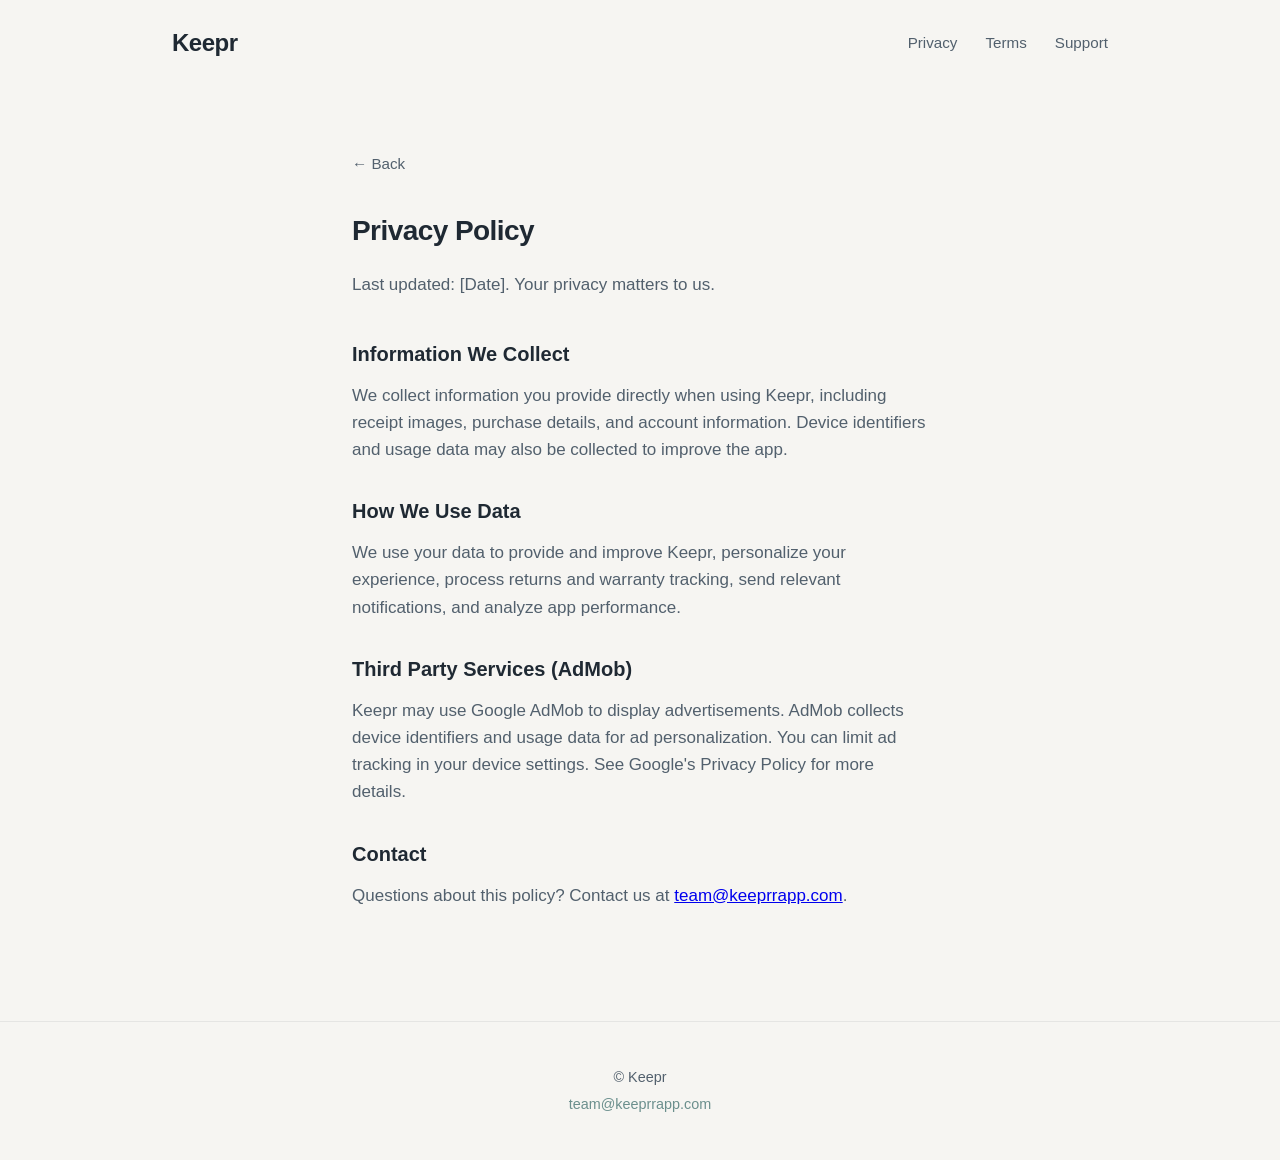
==== privacy.html @ 4927b249 "Add privacy, terms, support pages Co-authored-by: Cursor <cursoragent@cursor.com>" ====
<!DOCTYPE html>
<html lang="en">
<head>
  <meta charset="UTF-8">
  <meta name="viewport" content="width=device-width, initial-scale=1">
  <title>Privacy Policy — Keepr</title>
  <link rel="stylesheet" href="styles.css">
</head>
<body>
  <header class="site-header">
    <a href="index.html" class="site-logo">Keepr</a>
    <nav class="site-nav">
      <a href="privacy.html">Privacy</a>
      <a href="terms.html">Terms</a>
      <a href="support.html">Support</a>
    </nav>
  </header>

  <main>
    <a href="index.html" class="back-link">← Back</a>

    <h1 class="page-title">Privacy Policy</h1>
    <p class="page-intro">Last updated: [Date]. Your privacy matters to us.</p>

    <section class="section">
      <h2>Information We Collect</h2>
      <p>We collect information you provide directly when using Keepr, including receipt images, purchase details, and account information. Device identifiers and usage data may also be collected to improve the app.</p>
    </section>

    <section class="section">
      <h2>How We Use Data</h2>
      <p>We use your data to provide and improve Keepr, personalize your experience, process returns and warranty tracking, send relevant notifications, and analyze app performance.</p>
    </section>

    <section class="section">
      <h2>Third Party Services (AdMob)</h2>
      <p>Keepr may use Google AdMob to display advertisements. AdMob collects device identifiers and usage data for ad personalization. You can limit ad tracking in your device settings. See Google's Privacy Policy for more details.</p>
    </section>

    <section class="section">
      <h2>Contact</h2>
      <p>Questions about this policy? Contact us at <a href="mailto:team@keeprrapp.com">team@keeprrapp.com</a>.</p>
    </section>
  </main>

  <footer class="site-footer">
    <p>© Keepr</p>
    <p><a href="mailto:team@keeprrapp.com">team@keeprrapp.com</a></p>
  </footer>
</body>
</html>
---- styles.css ----
/* Keepr — minimal, modern, Apple-like */
:root {
  --bg: #F6F5F2;
  --primary: #6B8F8D;
  --text: #1F2933;
  --text-muted: #52606D;
  --transition: 0.2s ease;
}

*,
*::before,
*::after {
  box-sizing: border-box;
}

body {
  margin: 0;
  font-family: -apple-system, BlinkMacSystemFont, "Segoe UI", Roboto, "Helvetica Neue", Arial, sans-serif;
  font-size: 17px;
  line-height: 1.6;
  color: var(--text);
  background: var(--bg);
  min-height: 100vh;
  display: flex;
  flex-direction: column;
  -webkit-font-smoothing: antialiased;
}

/* Header */
.site-header {
  padding: 1.25rem 1.5rem;
  display: flex;
  align-items: center;
  justify-content: space-between;
  max-width: 1000px;
  margin: 0 auto;
  width: 100%;
}

.site-logo {
  font-size: 1.5rem;
  font-weight: 600;
  color: var(--text);
  text-decoration: none;
  letter-spacing: -0.02em;
}

.site-nav {
  display: flex;
  gap: 1.75rem;
}

.site-nav a {
  color: var(--text-muted);
  text-decoration: none;
  font-size: 0.95rem;
  transition: color var(--transition);
}

.site-nav a:hover {
  color: var(--primary);
}

/* Main content */
main {
  flex: 1;
  padding: 3rem 1.5rem 4rem;
  max-width: 640px;
  margin: 0 auto;
  width: 100%;
}

/* Hero section */
.hero h1 {
  font-size: clamp(2rem, 5vw, 2.75rem);
  font-weight: 600;
  letter-spacing: -0.03em;
  line-height: 1.2;
  margin: 0 0 1rem;
}

.hero .subtext {
  font-size: 1.125rem;
  color: var(--text-muted);
  margin: 0 0 2rem;
}

.cta-button {
  display: inline-block;
  padding: 0.875rem 1.5rem;
  background: var(--primary);
  color: white;
  text-decoration: none;
  font-size: 1rem;
  font-weight: 500;
  border-radius: 12px;
  transition: opacity var(--transition), transform var(--transition);
}

.cta-button:hover {
  opacity: 0.9;
  transform: translateY(-1px);
}

.cta-button.soon {
  background: var(--text-muted);
  cursor: not-allowed;
  pointer-events: none;
}

/* Legal / info pages */
.page-title {
  font-size: 1.75rem;
  font-weight: 600;
  letter-spacing: -0.02em;
  margin: 0 0 0.5rem;
}

.page-intro {
  color: var(--text-muted);
  margin-bottom: 2.5rem;
}

.section {
  margin-bottom: 2rem;
}

.section h2 {
  font-size: 1.25rem;
  font-weight: 600;
  margin: 0 0 0.75rem;
  color: var(--text);
}

.section p {
  margin: 0 0 0.75rem;
  color: var(--text-muted);
}

.section p:last-child {
  margin-bottom: 0;
}

.section ul {
  margin: 0 0 0.75rem;
  padding-left: 1.25rem;
  color: var(--text-muted);
}

/* Footer */
.site-footer {
  padding: 2rem 1.5rem;
  text-align: center;
  color: var(--text-muted);
  font-size: 0.9rem;
  border-top: 1px solid rgba(31, 41, 51, 0.08);
}

.site-footer p {
  margin: 0.25rem 0;
}

.site-footer a {
  color: var(--primary);
  text-decoration: none;
}

.site-footer a:hover {
  text-decoration: underline;
}

/* Back link */
.back-link {
  display: inline-flex;
  align-items: center;
  gap: 0.35rem;
  color: var(--text-muted);
  text-decoration: none;
  font-size: 0.95rem;
  margin-bottom: 2rem;
  transition: color var(--transition);
}

.back-link:hover {
  color: var(--primary);
}

/* FAQ placeholder */
.faq-list {
  list-style: none;
  padding: 0;
  margin: 0;
}

.faq-list li {
  padding: 1rem 0;
  border-bottom: 1px solid rgba(31, 41, 51, 0.08);
}

.faq-list li:first-child {
  padding-top: 0;
}

.faq-list strong {
  display: block;
  margin-bottom: 0.25rem;
  color: var(--text);
}

.faq-list span {
  color: var(--text-muted);
  font-size: 0.95rem;
}

/* Support contact block */
.contact-block {
  background: rgba(107, 143, 141, 0.08);
  padding: 1.5rem;
  border-radius: 12px;
  margin-bottom: 2rem;
}

.contact-block p {
  margin: 0;
  color: var(--text);
}

.contact-block a {
  color: var(--primary);
  font-weight: 500;
}

/* Responsive */
@media (min-width: 600px) {
  .site-header {
    padding: 1.5rem 2rem;
  }

  main {
    padding: 4rem 2rem 5rem;
  }

  .site-footer {
    padding: 2.5rem 2rem;
  }
}

@media (max-width: 400px) {
  .site-nav {
    gap: 1.25rem;
    font-size: 0.9rem;
  }
}
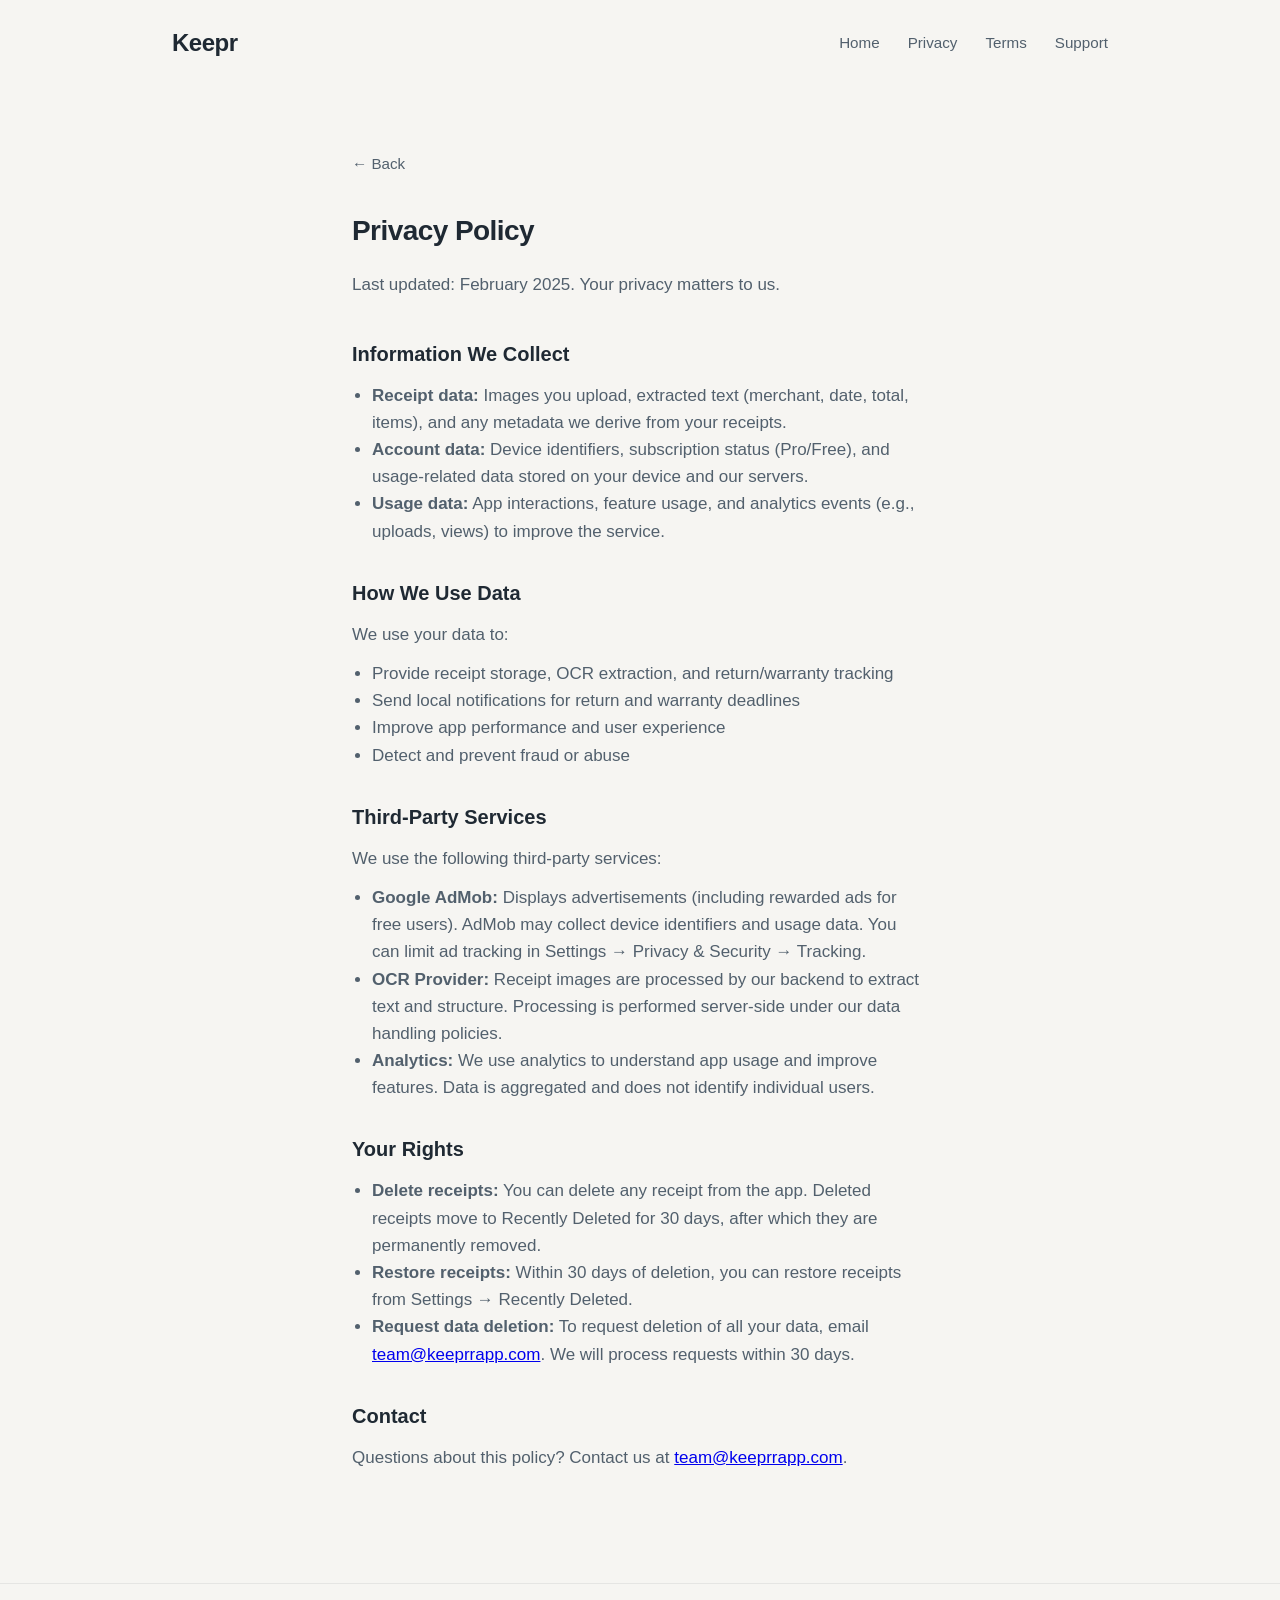
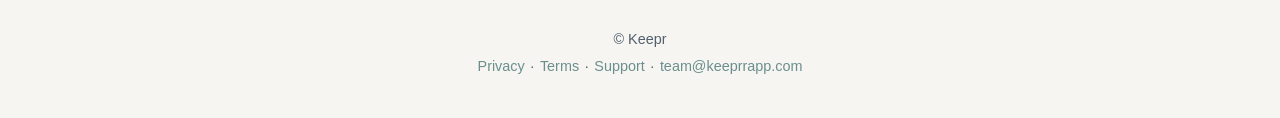
==== commit a56e01a2: "Polish legal & support content for compliance - Privacy: detail data collection, storage, third part" ====
--- a/privacy.html
+++ b/privacy.html
@@ -10,6 +10,7 @@
   <header class="site-header">
     <a href="index.html" class="site-logo">Keepr</a>
     <nav class="site-nav">
+      <a href="index.html">Home</a>
       <a href="privacy.html">Privacy</a>
       <a href="terms.html">Terms</a>
       <a href="support.html">Support</a>
@@ -20,21 +21,45 @@
     <a href="index.html" class="back-link">← Back</a>
 
     <h1 class="page-title">Privacy Policy</h1>
-    <p class="page-intro">Last updated: [Date]. Your privacy matters to us.</p>
+    <p class="page-intro">Last updated: February 2025. Your privacy matters to us.</p>
 
     <section class="section">
       <h2>Information We Collect</h2>
-      <p>We collect information you provide directly when using Keepr, including receipt images, purchase details, and account information. Device identifiers and usage data may also be collected to improve the app.</p>
+      <ul>
+        <li><strong>Receipt data:</strong> Images you upload, extracted text (merchant, date, total, items), and any metadata we derive from your receipts.</li>
+        <li><strong>Account data:</strong> Device identifiers, subscription status (Pro/Free), and usage-related data stored on your device and our servers.</li>
+        <li><strong>Usage data:</strong> App interactions, feature usage, and analytics events (e.g., uploads, views) to improve the service.</li>
+      </ul>
     </section>
 
     <section class="section">
       <h2>How We Use Data</h2>
-      <p>We use your data to provide and improve Keepr, personalize your experience, process returns and warranty tracking, send relevant notifications, and analyze app performance.</p>
+      <p>We use your data to:</p>
+      <ul>
+        <li>Provide receipt storage, OCR extraction, and return/warranty tracking</li>
+        <li>Send local notifications for return and warranty deadlines</li>
+        <li>Improve app performance and user experience</li>
+        <li>Detect and prevent fraud or abuse</li>
+      </ul>
     </section>
 
     <section class="section">
-      <h2>Third Party Services (AdMob)</h2>
-      <p>Keepr may use Google AdMob to display advertisements. AdMob collects device identifiers and usage data for ad personalization. You can limit ad tracking in your device settings. See Google's Privacy Policy for more details.</p>
+      <h2>Third-Party Services</h2>
+      <p>We use the following third-party services:</p>
+      <ul>
+        <li><strong>Google AdMob:</strong> Displays advertisements (including rewarded ads for free users). AdMob may collect device identifiers and usage data. You can limit ad tracking in Settings → Privacy & Security → Tracking.</li>
+        <li><strong>OCR Provider:</strong> Receipt images are processed by our backend to extract text and structure. Processing is performed server-side under our data handling policies.</li>
+        <li><strong>Analytics:</strong> We use analytics to understand app usage and improve features. Data is aggregated and does not identify individual users.</li>
+      </ul>
+    </section>
+
+    <section class="section">
+      <h2>Your Rights</h2>
+      <ul>
+        <li><strong>Delete receipts:</strong> You can delete any receipt from the app. Deleted receipts move to Recently Deleted for 30 days, after which they are permanently removed.</li>
+        <li><strong>Restore receipts:</strong> Within 30 days of deletion, you can restore receipts from Settings → Recently Deleted.</li>
+        <li><strong>Request data deletion:</strong> To request deletion of all your data, email <a href="mailto:team@keeprrapp.com">team@keeprrapp.com</a>. We will process requests within 30 days.</li>
+      </ul>
     </section>
 
     <section class="section">
@@ -45,7 +70,15 @@
 
   <footer class="site-footer">
     <p>© Keepr</p>
-    <p><a href="mailto:team@keeprrapp.com">team@keeprrapp.com</a></p>
+    <nav class="footer-nav">
+      <a href="privacy.html">Privacy</a>
+      <span>·</span>
+      <a href="terms.html">Terms</a>
+      <span>·</span>
+      <a href="support.html">Support</a>
+      <span>·</span>
+      <a href="mailto:team@keeprrapp.com">team@keeprrapp.com</a>
+    </nav>
   </footer>
 </body>
 </html>
--- a/styles.css
+++ b/styles.css
@@ -169,6 +169,20 @@
   text-decoration: underline;
 }
 
+.footer-nav {
+  display: flex;
+  flex-wrap: wrap;
+  justify-content: center;
+  align-items: center;
+  gap: 0.35rem;
+  margin-top: 0.25rem;
+}
+
+.footer-nav span {
+  color: var(--text-muted);
+  user-select: none;
+}
+
 /* Back link */
 .back-link {
   display: inline-flex;
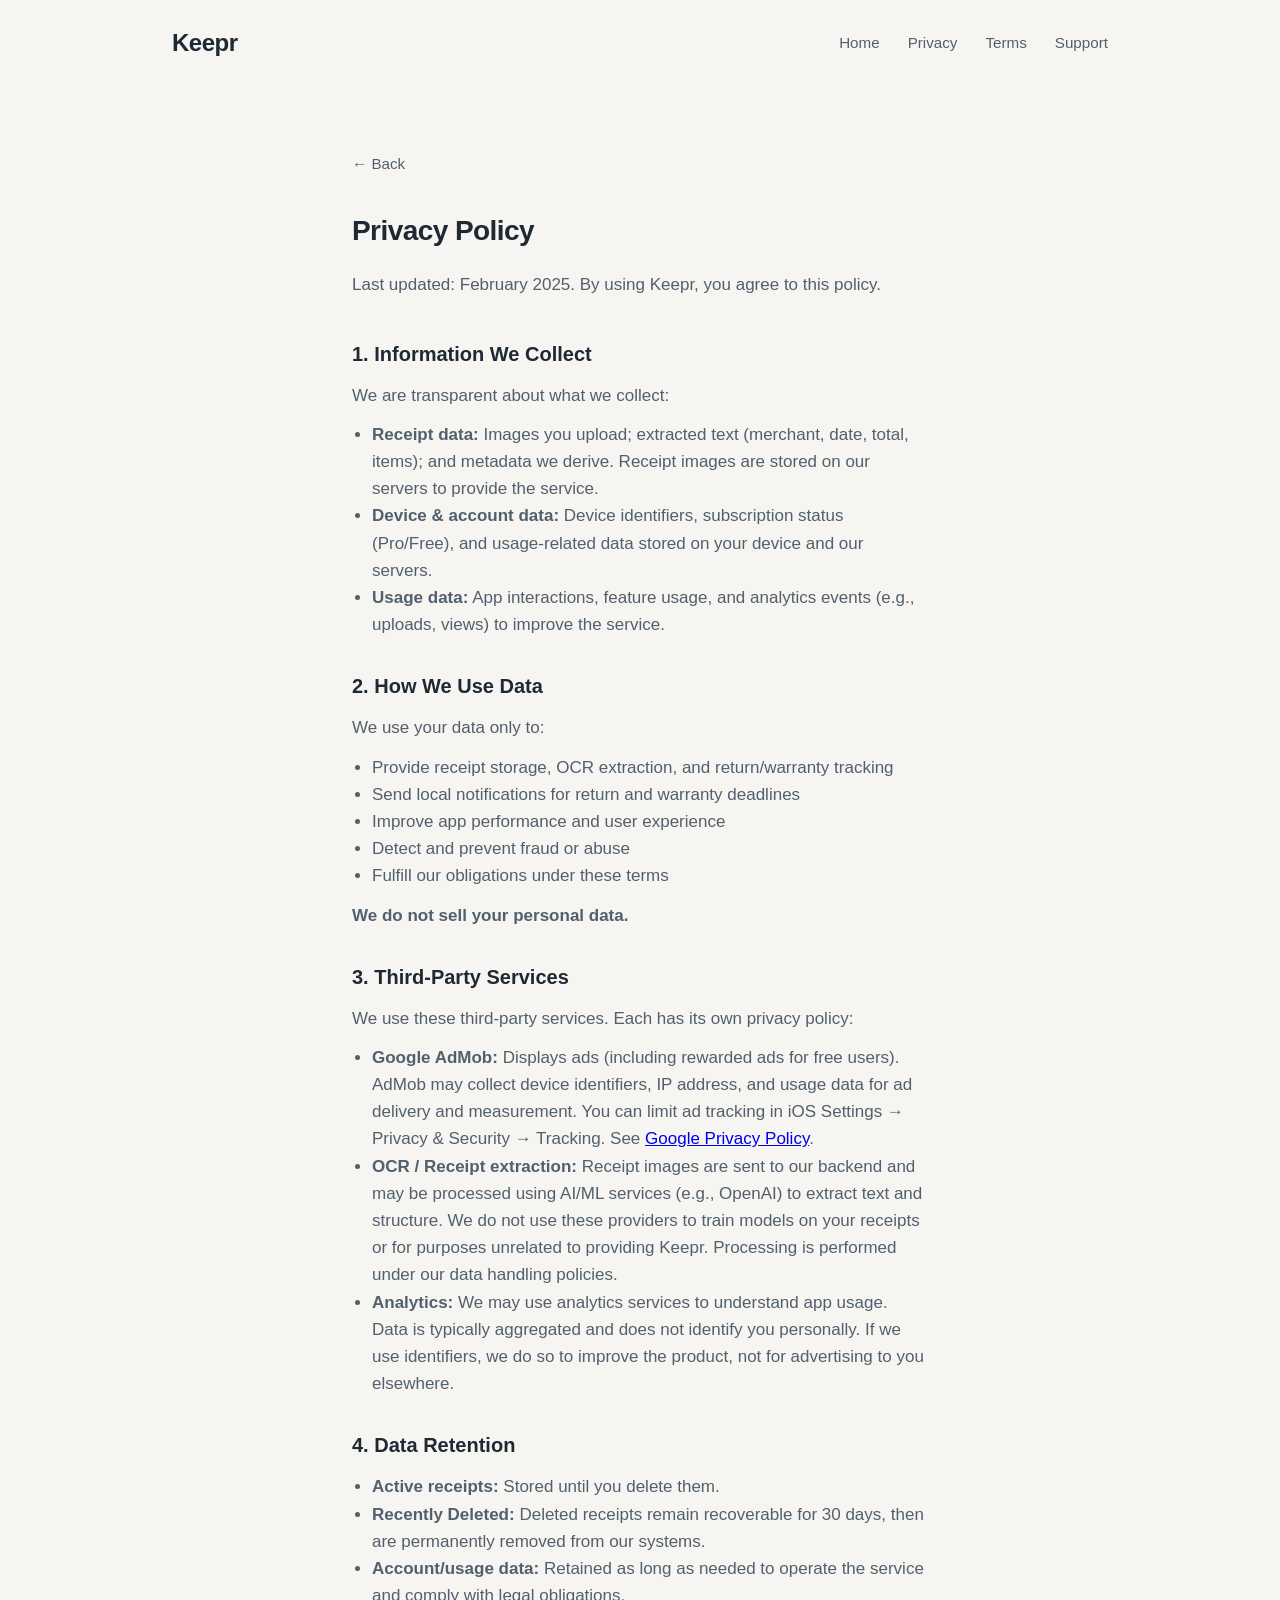
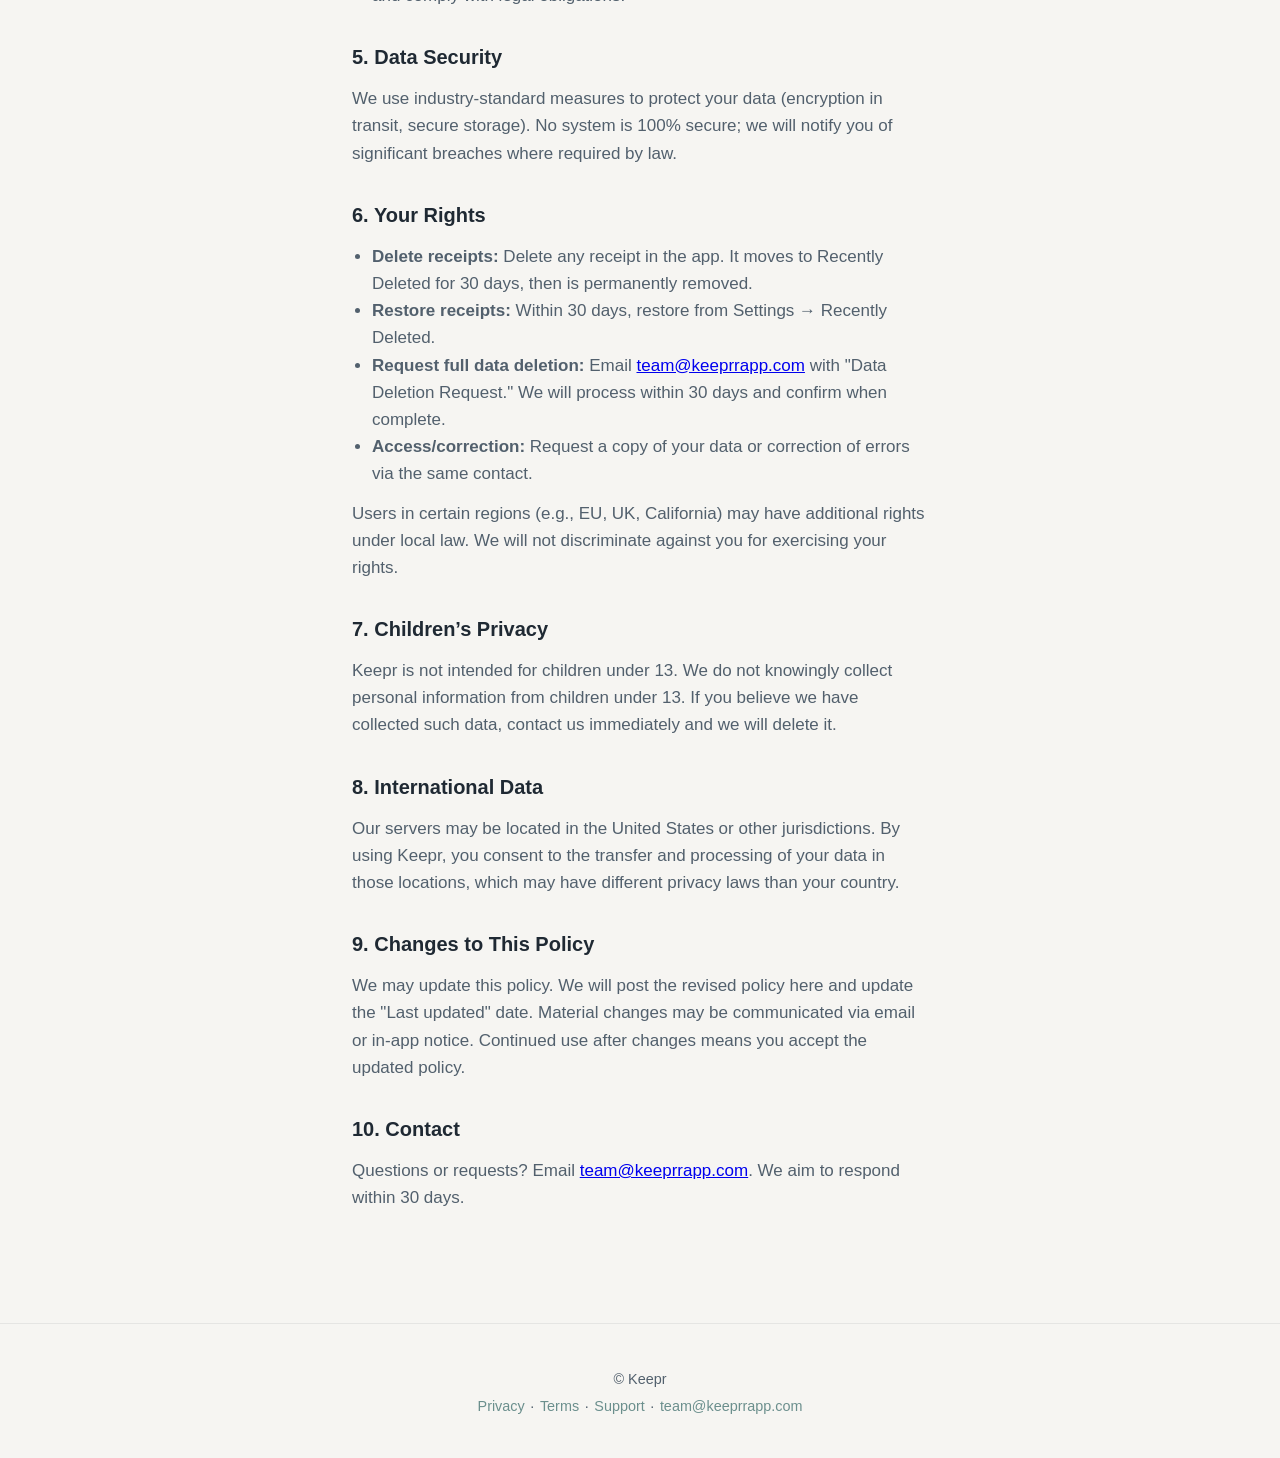
==== commit 403dcfd5: "update terms and policy" ====
--- a/privacy.html
+++ b/privacy.html
@@ -21,50 +21,84 @@
     <a href="index.html" class="back-link">← Back</a>
 
     <h1 class="page-title">Privacy Policy</h1>
-    <p class="page-intro">Last updated: February 2025. Your privacy matters to us.</p>
+    <p class="page-intro">Last updated: February 2025. By using Keepr, you agree to this policy.</p>
 
     <section class="section">
-      <h2>Information We Collect</h2>
+      <h2>1. Information We Collect</h2>
+      <p>We are transparent about what we collect:</p>
       <ul>
-        <li><strong>Receipt data:</strong> Images you upload, extracted text (merchant, date, total, items), and any metadata we derive from your receipts.</li>
-        <li><strong>Account data:</strong> Device identifiers, subscription status (Pro/Free), and usage-related data stored on your device and our servers.</li>
+        <li><strong>Receipt data:</strong> Images you upload; extracted text (merchant, date, total, items); and metadata we derive. Receipt images are stored on our servers to provide the service.</li>
+        <li><strong>Device & account data:</strong> Device identifiers, subscription status (Pro/Free), and usage-related data stored on your device and our servers.</li>
         <li><strong>Usage data:</strong> App interactions, feature usage, and analytics events (e.g., uploads, views) to improve the service.</li>
       </ul>
     </section>
 
     <section class="section">
-      <h2>How We Use Data</h2>
-      <p>We use your data to:</p>
+      <h2>2. How We Use Data</h2>
+      <p>We use your data only to:</p>
       <ul>
         <li>Provide receipt storage, OCR extraction, and return/warranty tracking</li>
         <li>Send local notifications for return and warranty deadlines</li>
         <li>Improve app performance and user experience</li>
         <li>Detect and prevent fraud or abuse</li>
+        <li>Fulfill our obligations under these terms</li>
+      </ul>
+      <p><strong>We do not sell your personal data.</strong></p>
+    </section>
+
+    <section class="section">
+      <h2>3. Third-Party Services</h2>
+      <p>We use these third-party services. Each has its own privacy policy:</p>
+      <ul>
+        <li><strong>Google AdMob:</strong> Displays ads (including rewarded ads for free users). AdMob may collect device identifiers, IP address, and usage data for ad delivery and measurement. You can limit ad tracking in iOS Settings → Privacy & Security → Tracking. See <a href="https://policies.google.com/privacy" target="_blank" rel="noopener noreferrer">Google Privacy Policy</a>.</li>
+        <li><strong>OCR / Receipt extraction:</strong> Receipt images are sent to our backend and may be processed using AI/ML services (e.g., OpenAI) to extract text and structure. We do not use these providers to train models on your receipts or for purposes unrelated to providing Keepr. Processing is performed under our data handling policies.</li>
+        <li><strong>Analytics:</strong> We may use analytics services to understand app usage. Data is typically aggregated and does not identify you personally. If we use identifiers, we do so to improve the product, not for advertising to you elsewhere.</li>
       </ul>
     </section>
 
     <section class="section">
-      <h2>Third-Party Services</h2>
-      <p>We use the following third-party services:</p>
+      <h2>4. Data Retention</h2>
       <ul>
-        <li><strong>Google AdMob:</strong> Displays advertisements (including rewarded ads for free users). AdMob may collect device identifiers and usage data. You can limit ad tracking in Settings → Privacy & Security → Tracking.</li>
-        <li><strong>OCR Provider:</strong> Receipt images are processed by our backend to extract text and structure. Processing is performed server-side under our data handling policies.</li>
-        <li><strong>Analytics:</strong> We use analytics to understand app usage and improve features. Data is aggregated and does not identify individual users.</li>
+        <li><strong>Active receipts:</strong> Stored until you delete them.</li>
+        <li><strong>Recently Deleted:</strong> Deleted receipts remain recoverable for 30 days, then are permanently removed from our systems.</li>
+        <li><strong>Account/usage data:</strong> Retained as long as needed to operate the service and comply with legal obligations.</li>
       </ul>
     </section>
 
     <section class="section">
-      <h2>Your Rights</h2>
-      <ul>
-        <li><strong>Delete receipts:</strong> You can delete any receipt from the app. Deleted receipts move to Recently Deleted for 30 days, after which they are permanently removed.</li>
-        <li><strong>Restore receipts:</strong> Within 30 days of deletion, you can restore receipts from Settings → Recently Deleted.</li>
-        <li><strong>Request data deletion:</strong> To request deletion of all your data, email <a href="mailto:team@keeprrapp.com">team@keeprrapp.com</a>. We will process requests within 30 days.</li>
-      </ul>
+      <h2>5. Data Security</h2>
+      <p>We use industry-standard measures to protect your data (encryption in transit, secure storage). No system is 100% secure; we will notify you of significant breaches where required by law.</p>
     </section>
 
     <section class="section">
-      <h2>Contact</h2>
-      <p>Questions about this policy? Contact us at <a href="mailto:team@keeprrapp.com">team@keeprrapp.com</a>.</p>
+      <h2>6. Your Rights</h2>
+      <ul>
+        <li><strong>Delete receipts:</strong> Delete any receipt in the app. It moves to Recently Deleted for 30 days, then is permanently removed.</li>
+        <li><strong>Restore receipts:</strong> Within 30 days, restore from Settings → Recently Deleted.</li>
+        <li><strong>Request full data deletion:</strong> Email <a href="mailto:team@keeprrapp.com">team@keeprrapp.com</a> with "Data Deletion Request." We will process within 30 days and confirm when complete.</li>
+        <li><strong>Access/correction:</strong> Request a copy of your data or correction of errors via the same contact.</li>
+      </ul>
+      <p>Users in certain regions (e.g., EU, UK, California) may have additional rights under local law. We will not discriminate against you for exercising your rights.</p>
+    </section>
+
+    <section class="section">
+      <h2>7. Children’s Privacy</h2>
+      <p>Keepr is not intended for children under 13. We do not knowingly collect personal information from children under 13. If you believe we have collected such data, contact us immediately and we will delete it.</p>
+    </section>
+
+    <section class="section">
+      <h2>8. International Data</h2>
+      <p>Our servers may be located in the United States or other jurisdictions. By using Keepr, you consent to the transfer and processing of your data in those locations, which may have different privacy laws than your country.</p>
+    </section>
+
+    <section class="section">
+      <h2>9. Changes to This Policy</h2>
+      <p>We may update this policy. We will post the revised policy here and update the "Last updated" date. Material changes may be communicated via email or in-app notice. Continued use after changes means you accept the updated policy.</p>
+    </section>
+
+    <section class="section">
+      <h2>10. Contact</h2>
+      <p>Questions or requests? Email <a href="mailto:team@keeprrapp.com">team@keeprrapp.com</a>. We aim to respond within 30 days.</p>
     </section>
   </main>
 
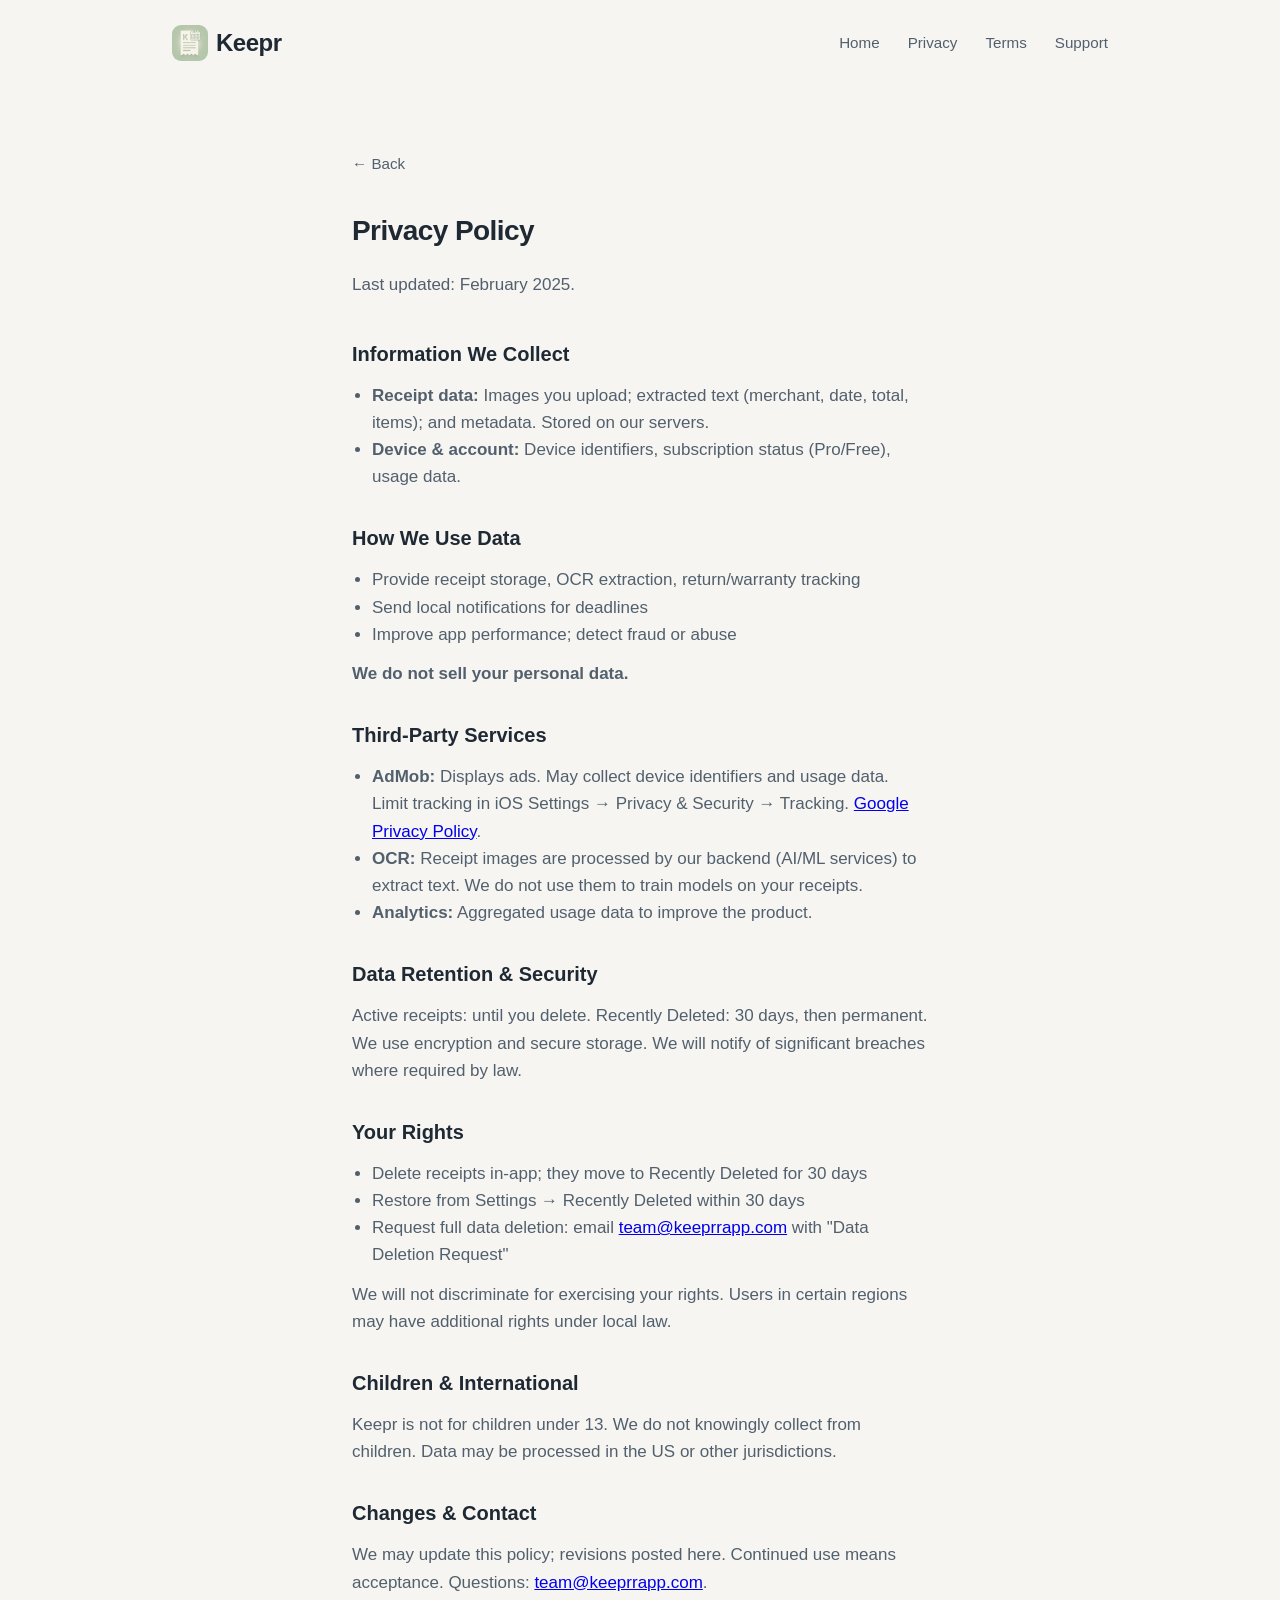
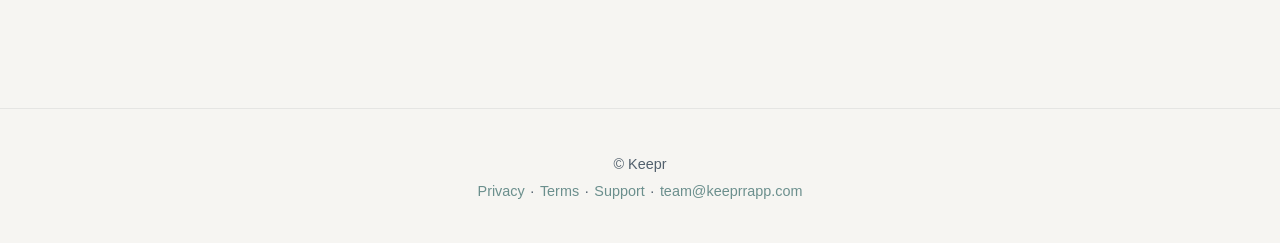
==== commit 07d62f06: "update site info" ====
--- a/privacy.html
+++ b/privacy.html
@@ -4,11 +4,12 @@
   <meta charset="UTF-8">
   <meta name="viewport" content="width=device-width, initial-scale=1">
   <title>Privacy Policy — Keepr</title>
+  <link rel="icon" href="logo.png" type="image/png">
   <link rel="stylesheet" href="styles.css">
 </head>
 <body>
   <header class="site-header">
-    <a href="index.html" class="site-logo">Keepr</a>
+    <a href="index.html" class="site-logo"><img src="logo.png" srcset="logo.png 1x, logo@2x.png 2x" alt="" width="36" height="36">Keepr</a>
     <nav class="site-nav">
       <a href="index.html">Home</a>
       <a href="privacy.html">Privacy</a>
@@ -21,84 +22,58 @@
     <a href="index.html" class="back-link">← Back</a>
 
     <h1 class="page-title">Privacy Policy</h1>
-    <p class="page-intro">Last updated: February 2025. By using Keepr, you agree to this policy.</p>
+    <p class="page-intro">Last updated: February 2025.</p>
 
     <section class="section">
-      <h2>1. Information We Collect</h2>
-      <p>We are transparent about what we collect:</p>
+      <h2>Information We Collect</h2>
       <ul>
-        <li><strong>Receipt data:</strong> Images you upload; extracted text (merchant, date, total, items); and metadata we derive. Receipt images are stored on our servers to provide the service.</li>
-        <li><strong>Device & account data:</strong> Device identifiers, subscription status (Pro/Free), and usage-related data stored on your device and our servers.</li>
-        <li><strong>Usage data:</strong> App interactions, feature usage, and analytics events (e.g., uploads, views) to improve the service.</li>
+        <li><strong>Receipt data:</strong> Images you upload; extracted text (merchant, date, total, items); and metadata. Stored on our servers.</li>
+        <li><strong>Device & account:</strong> Device identifiers, subscription status (Pro/Free), usage data.</li>
       </ul>
     </section>
 
     <section class="section">
-      <h2>2. How We Use Data</h2>
-      <p>We use your data only to:</p>
+      <h2>How We Use Data</h2>
       <ul>
-        <li>Provide receipt storage, OCR extraction, and return/warranty tracking</li>
-        <li>Send local notifications for return and warranty deadlines</li>
-        <li>Improve app performance and user experience</li>
-        <li>Detect and prevent fraud or abuse</li>
-        <li>Fulfill our obligations under these terms</li>
+        <li>Provide receipt storage, OCR extraction, return/warranty tracking</li>
+        <li>Send local notifications for deadlines</li>
+        <li>Improve app performance; detect fraud or abuse</li>
       </ul>
       <p><strong>We do not sell your personal data.</strong></p>
     </section>
 
     <section class="section">
-      <h2>3. Third-Party Services</h2>
-      <p>We use these third-party services. Each has its own privacy policy:</p>
+      <h2>Third-Party Services</h2>
       <ul>
-        <li><strong>Google AdMob:</strong> Displays ads (including rewarded ads for free users). AdMob may collect device identifiers, IP address, and usage data for ad delivery and measurement. You can limit ad tracking in iOS Settings → Privacy & Security → Tracking. See <a href="https://policies.google.com/privacy" target="_blank" rel="noopener noreferrer">Google Privacy Policy</a>.</li>
-        <li><strong>OCR / Receipt extraction:</strong> Receipt images are sent to our backend and may be processed using AI/ML services (e.g., OpenAI) to extract text and structure. We do not use these providers to train models on your receipts or for purposes unrelated to providing Keepr. Processing is performed under our data handling policies.</li>
-        <li><strong>Analytics:</strong> We may use analytics services to understand app usage. Data is typically aggregated and does not identify you personally. If we use identifiers, we do so to improve the product, not for advertising to you elsewhere.</li>
+        <li><strong>AdMob:</strong> Displays ads. May collect device identifiers and usage data. Limit tracking in iOS Settings → Privacy & Security → Tracking. <a href="https://policies.google.com/privacy" target="_blank" rel="noopener noreferrer">Google Privacy Policy</a>.</li>
+        <li><strong>OCR:</strong> Receipt images are processed by our backend (AI/ML services) to extract text. We do not use them to train models on your receipts.</li>
+        <li><strong>Analytics:</strong> Aggregated usage data to improve the product.</li>
       </ul>
     </section>
 
     <section class="section">
-      <h2>4. Data Retention</h2>
-      <ul>
-        <li><strong>Active receipts:</strong> Stored until you delete them.</li>
-        <li><strong>Recently Deleted:</strong> Deleted receipts remain recoverable for 30 days, then are permanently removed from our systems.</li>
-        <li><strong>Account/usage data:</strong> Retained as long as needed to operate the service and comply with legal obligations.</li>
-      </ul>
+      <h2>Data Retention & Security</h2>
+      <p>Active receipts: until you delete. Recently Deleted: 30 days, then permanent. We use encryption and secure storage. We will notify of significant breaches where required by law.</p>
     </section>
 
     <section class="section">
-      <h2>5. Data Security</h2>
-      <p>We use industry-standard measures to protect your data (encryption in transit, secure storage). No system is 100% secure; we will notify you of significant breaches where required by law.</p>
+      <h2>Your Rights</h2>
+      <ul>
+        <li>Delete receipts in-app; they move to Recently Deleted for 30 days</li>
+        <li>Restore from Settings → Recently Deleted within 30 days</li>
+        <li>Request full data deletion: email <a href="mailto:team@keeprrapp.com">team@keeprrapp.com</a> with "Data Deletion Request"</li>
+      </ul>
+      <p>We will not discriminate for exercising your rights. Users in certain regions may have additional rights under local law.</p>
     </section>
 
     <section class="section">
-      <h2>6. Your Rights</h2>
-      <ul>
-        <li><strong>Delete receipts:</strong> Delete any receipt in the app. It moves to Recently Deleted for 30 days, then is permanently removed.</li>
-        <li><strong>Restore receipts:</strong> Within 30 days, restore from Settings → Recently Deleted.</li>
-        <li><strong>Request full data deletion:</strong> Email <a href="mailto:team@keeprrapp.com">team@keeprrapp.com</a> with "Data Deletion Request." We will process within 30 days and confirm when complete.</li>
-        <li><strong>Access/correction:</strong> Request a copy of your data or correction of errors via the same contact.</li>
-      </ul>
-      <p>Users in certain regions (e.g., EU, UK, California) may have additional rights under local law. We will not discriminate against you for exercising your rights.</p>
+      <h2>Children & International</h2>
+      <p>Keepr is not for children under 13. We do not knowingly collect from children. Data may be processed in the US or other jurisdictions.</p>
     </section>
 
     <section class="section">
-      <h2>7. Children’s Privacy</h2>
-      <p>Keepr is not intended for children under 13. We do not knowingly collect personal information from children under 13. If you believe we have collected such data, contact us immediately and we will delete it.</p>
-    </section>
-
-    <section class="section">
-      <h2>8. International Data</h2>
-      <p>Our servers may be located in the United States or other jurisdictions. By using Keepr, you consent to the transfer and processing of your data in those locations, which may have different privacy laws than your country.</p>
-    </section>
-
-    <section class="section">
-      <h2>9. Changes to This Policy</h2>
-      <p>We may update this policy. We will post the revised policy here and update the "Last updated" date. Material changes may be communicated via email or in-app notice. Continued use after changes means you accept the updated policy.</p>
-    </section>
-
-    <section class="section">
-      <h2>10. Contact</h2>
-      <p>Questions or requests? Email <a href="mailto:team@keeprrapp.com">team@keeprrapp.com</a>. We aim to respond within 30 days.</p>
+      <h2>Changes & Contact</h2>
+      <p>We may update this policy; revisions posted here. Continued use means acceptance. Questions: <a href="mailto:team@keeprrapp.com">team@keeprrapp.com</a>.</p>
     </section>
   </main>
 
--- a/styles.css
+++ b/styles.css
@@ -38,11 +38,20 @@
 }
 
 .site-logo {
+  display: flex;
+  align-items: center;
+  gap: 0.5rem;
   font-size: 1.5rem;
   font-weight: 600;
   color: var(--text);
   text-decoration: none;
   letter-spacing: -0.02em;
+}
+
+.site-logo img {
+  width: 36px;
+  height: 36px;
+  border-radius: 9px;
 }
 
 .site-nav {
